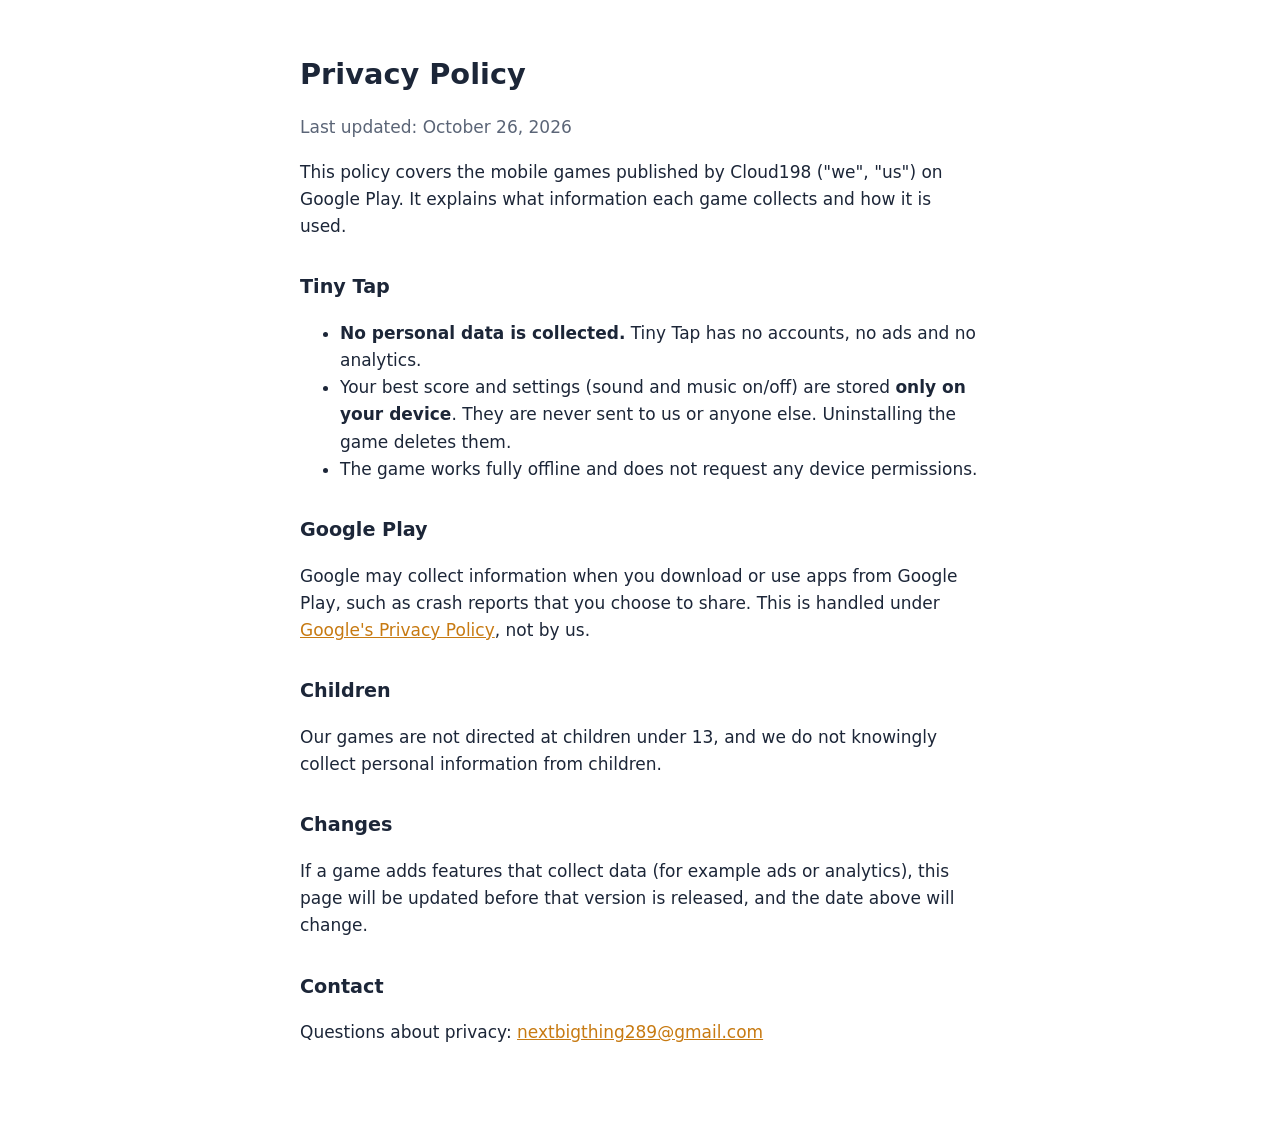
==== privacy.html @ 1ce3c871 "Developer website and privacy policy for Cloud198" ====
<!doctype html>
<html lang="en">
<head>
  <meta charset="utf-8">
  <meta name="viewport" content="width=device-width, initial-scale=1">
  <title>Privacy Policy</title>
  <link rel="stylesheet" href="style.css">
</head>
<body>
<main>
  <h1>Privacy Policy</h1>
  <p class="muted">Last updated: October 26, 2026</p>

  <p>This policy covers the mobile games published by Cloud198 ("we", "us") on Google Play.
  It explains what information each game collects and how it is used.</p>

  <h2>Tiny Tap</h2>
  <ul>
    <li><strong>No personal data is collected.</strong> Tiny Tap has no accounts, no ads and no analytics.</li>
    <li>Your best score and settings (sound and music on/off) are stored <strong>only on your device</strong>.
      They are never sent to us or anyone else. Uninstalling the game deletes them.</li>
    <li>The game works fully offline and does not request any device permissions.</li>
  </ul>

  <h2>Google Play</h2>
  <p>Google may collect information when you download or use apps from Google Play, such as crash reports
  that you choose to share. This is handled under
  <a href="https://policies.google.com/privacy">Google's Privacy Policy</a>, not by us.</p>

  <h2>Children</h2>
  <p>Our games are not directed at children under 13, and we do not knowingly collect personal
  information from children.</p>

  <h2>Changes</h2>
  <p>If a game adds features that collect data (for example ads or analytics), this page will be updated
  before that version is released, and the date above will change.</p>

  <h2>Contact</h2>
  <p>Questions about privacy: <a href="mailto:nextbigthing289@gmail.com">nextbigthing289@gmail.com</a></p>
</main>
</body>
</html>
---- style.css ----
:root { --bg: #ffffff; --text: #1c2638; --muted: #5b6577; --accent: #c77a12; }
@media (prefers-color-scheme: dark) { :root { --bg: #121722; --text: #e8ecf3; --muted: #a2abbb; --accent: #ffb648; } }
body { background: var(--bg); color: var(--text); font: 17px/1.6 system-ui, -apple-system, "Segoe UI", sans-serif; margin: 0; }
main { max-width: 680px; margin: 0 auto; padding: 32px 16px 64px; }
h1 { font-size: 1.8rem; margin-bottom: 0.2rem; }
h2 { font-size: 1.2rem; margin-top: 2rem; }
.muted { color: var(--muted); }
a { color: var(--accent); }
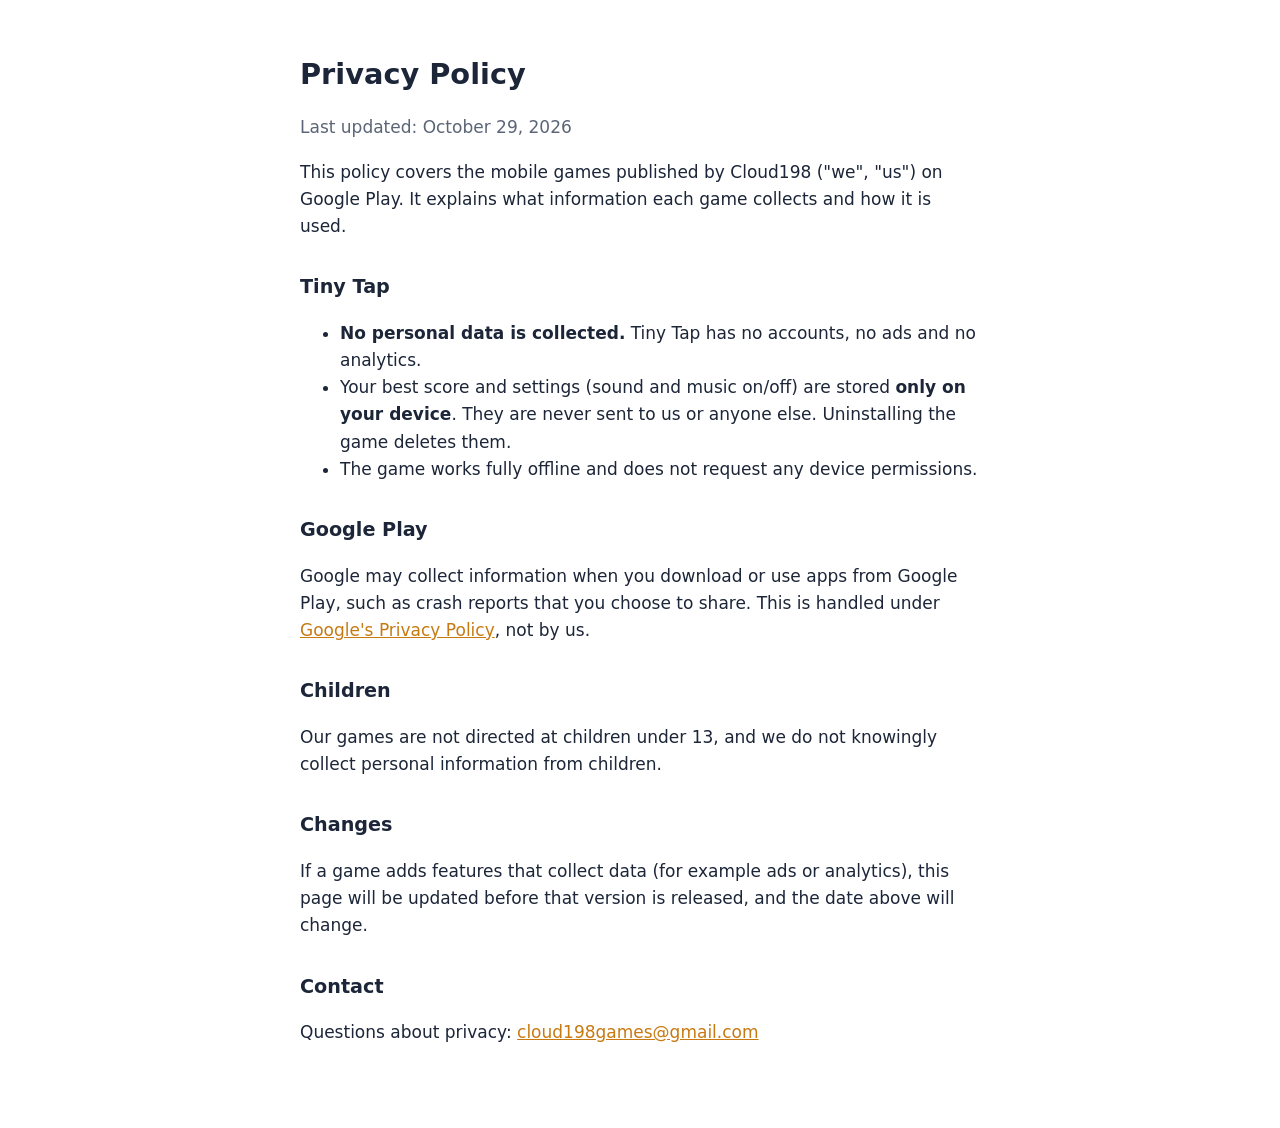
==== commit 772f2f98: "Contact email: cloud198games@gmail.com" ====
--- a/privacy.html
+++ b/privacy.html
@@ -9,7 +9,7 @@
 <body>
 <main>
   <h1>Privacy Policy</h1>
-  <p class="muted">Last updated: October 26, 2026</p>
+  <p class="muted">Last updated: October 29, 2026</p>
 
   <p>This policy covers the mobile games published by Cloud198 ("we", "us") on Google Play.
   It explains what information each game collects and how it is used.</p>
@@ -36,7 +36,7 @@
   before that version is released, and the date above will change.</p>
 
   <h2>Contact</h2>
-  <p>Questions about privacy: <a href="mailto:nextbigthing289@gmail.com">nextbigthing289@gmail.com</a></p>
+  <p>Questions about privacy: <a href="mailto:cloud198games@gmail.com">cloud198games@gmail.com</a></p>
 </main>
 </body>
 </html>
